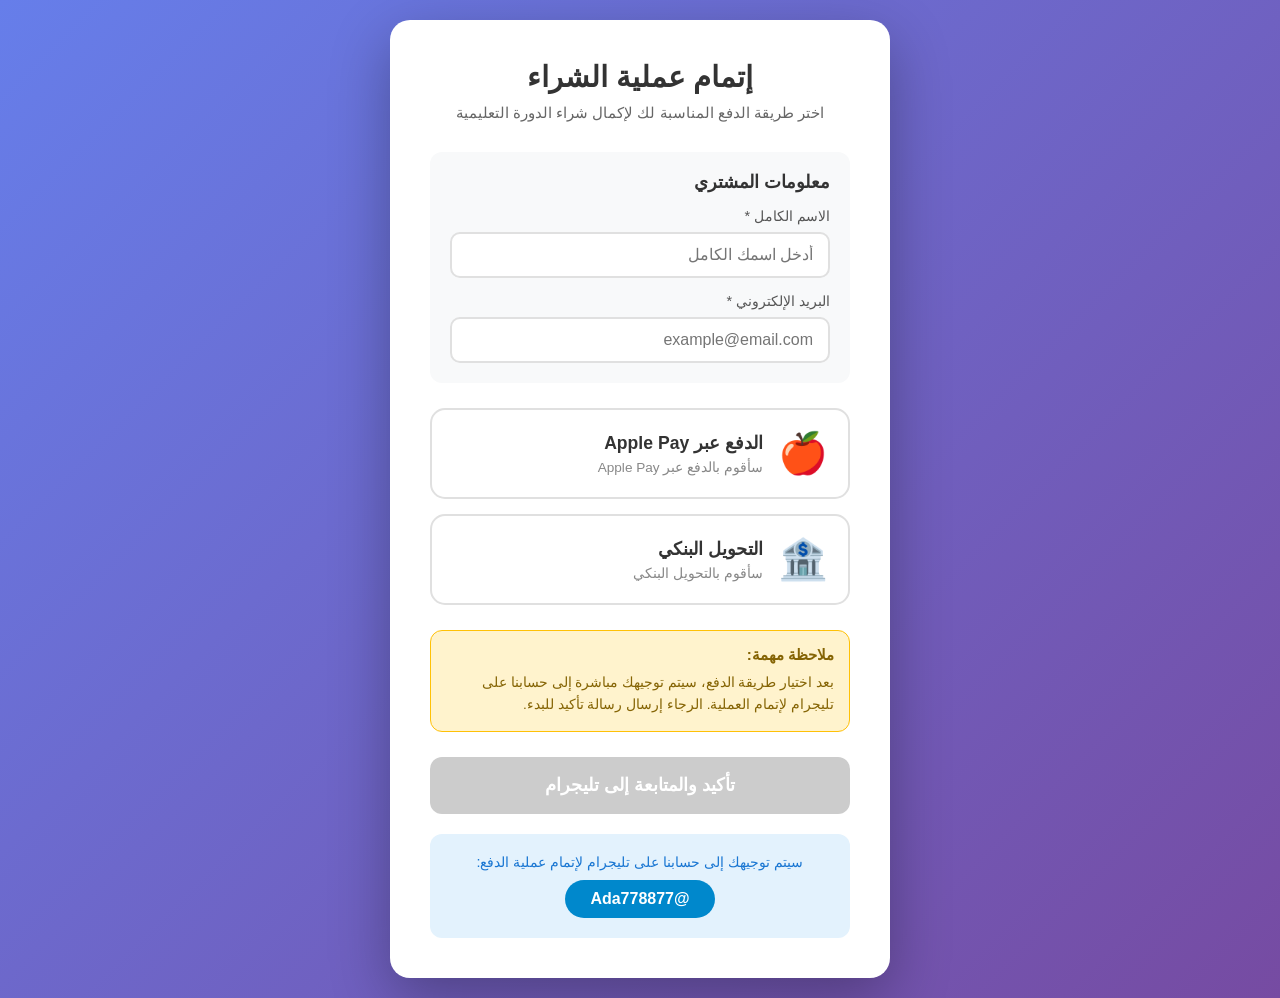
==== public/index.html @ 8bb1a3e4 "Add a checkout page that redirects users to Telegram Create a checkout page with payment options and" ====
<!DOCTYPE html>
<html lang="ar" dir="rtl">
<head>
    <meta charset="UTF-8">
    <meta name="viewport" content="width=device-width, initial-scale=1.0">
    <title>إتمام عملية الشراء</title>
    <link rel="stylesheet" href="styles.css">
</head>
<body>
    <div class="container">
        <h1>إتمام عملية الشراء</h1>
        <p class="description">اختر طريقة الدفع المناسبة لك لإكمال شراء الدورة التعليمية</p>
        
        <!-- نموذج بيانات المستخدم -->
        <div class="user-form" id="userForm">
            <h3>معلومات المشتري</h3>
            <div class="form-group">
                <label for="userName">الاسم الكامل *</label>
                <input type="text" id="userName" placeholder="أدخل اسمك الكامل" required>
            </div>
            <div class="form-group">
                <label for="userEmail">البريد الإلكتروني *</label>
                <input type="email" id="userEmail" placeholder="example@email.com" required>
            </div>
        </div>

        <div class="payment-options">
            <div class="payment-option apple-pay" data-method="apple-pay">
                <div class="payment-icon">🍎</div>
                <div class="payment-info">
                    <h3>الدفع عبر Apple Pay</h3>
                    <p>سأقوم بالدفع عبر Apple Pay</p>
                </div>
                <div class="check-mark">✓</div>
            </div>
            
            <div class="payment-option bank-transfer" data-method="bank-transfer">
                <div class="payment-icon">🏦</div>
                <div class="payment-info">
                    <h3>التحويل البنكي</h3>
                    <p>سأقوم بالتحويل البنكي</p>
                </div>
                <div class="check-mark">✓</div>
            </div>
        </div>
        
        <div class="instructions">
            <h4>ملاحظة مهمة:</h4>
            <p>بعد اختيار طريقة الدفع، سيتم توجيهك مباشرة إلى حسابنا على تليجرام لإتمام العملية. الرجاء إرسال رسالة تأكيد للبدء.</p>
        </div>
        
        <div class="loading" id="loading">
            <div class="loader"></div>
            <p>جاري التوجيه إلى تليجرام...</p>
            <p class="loading-subtext">يرجى الانتظار لحظات</p>
        </div>

        <div class="error-message" id="errorMessage"></div>
        
        <button id="confirmBtn" class="confirm-btn" disabled>تأكيد والمتابعة إلى تليجرام</button>
        
        <div class="telegram-info">
            <p>سيتم توجيهك إلى حسابنا على تليجرام لإتمام عملية الدفع:</p>
            <a href="https://t.me/Ada778877" target="_blank" class="telegram-link">@Ada778877</a>
        </div>

        <!-- قسم الطلبات المحفوظة -->
        <div class="orders-section" id="ordersSection">
            <h3>طلباتك السابقة</h3>
            <div class="orders-list" id="ordersList"></div>
        </div>
    </div>

    <script src="script.js"></script>
</body>
</html>
---- public/styles.css ----
* {
    margin: 0;
    padding: 0;
    box-sizing: border-box;
}

body {
    font-family: 'Segoe UI', Tahoma, Geneva, Verdana, sans-serif;
    background: linear-gradient(135deg, #667eea 0%, #764ba2 100%);
    min-height: 100vh;
    display: flex;
    justify-content: center;
    align-items: center;
    padding: 20px;
}

.container {
    background: white;
    border-radius: 20px;
    padding: 40px;
    max-width: 500px;
    width: 100%;
    box-shadow: 0 20px 60px rgba(0, 0, 0, 0.3);
}

h1 {
    color: #333;
    text-align: center;
    margin-bottom: 10px;
    font-size: 1.8rem;
}

.description {
    color: #666;
    text-align: center;
    margin-bottom: 30px;
    font-size: 0.95rem;
}

/* نموذج المستخدم */
.user-form {
    background: #f8f9fa;
    border-radius: 12px;
    padding: 20px;
    margin-bottom: 25px;
}

.user-form h3 {
    color: #333;
    margin-bottom: 15px;
    font-size: 1.1rem;
}

.form-group {
    margin-bottom: 15px;
}

.form-group:last-child {
    margin-bottom: 0;
}

.form-group label {
    display: block;
    color: #555;
    margin-bottom: 8px;
    font-size: 0.9rem;
    font-weight: 500;
}

.form-group input {
    width: 100%;
    padding: 12px 15px;
    border: 2px solid #e0e0e0;
    border-radius: 10px;
    font-size: 1rem;
    transition: all 0.3s ease;
    direction: rtl;
}

.form-group input:focus {
    outline: none;
    border-color: #667eea;
    box-shadow: 0 0 0 3px rgba(102, 126, 234, 0.1);
}

.form-group input.invalid {
    border-color: #e74c3c;
}

/* خيارات الدفع */
.payment-options {
    display: flex;
    flex-direction: column;
    gap: 15px;
    margin-bottom: 25px;
}

.payment-option {
    display: flex;
    align-items: center;
    padding: 20px;
    border: 2px solid #e0e0e0;
    border-radius: 15px;
    cursor: pointer;
    transition: all 0.3s ease;
    position: relative;
}

.payment-option:hover {
    border-color: #667eea;
    transform: translateY(-2px);
    box-shadow: 0 5px 20px rgba(102, 126, 234, 0.2);
}

.payment-option.selected {
    border-color: #667eea;
    background: linear-gradient(135deg, rgba(102, 126, 234, 0.1) 0%, rgba(118, 75, 162, 0.1) 100%);
}

.payment-option.selected .check-mark {
    opacity: 1;
    transform: scale(1);
}

.payment-icon {
    font-size: 2.5rem;
    margin-left: 15px;
}

.payment-info h3 {
    color: #333;
    margin-bottom: 5px;
    font-size: 1.1rem;
}

.payment-info p {
    color: #888;
    font-size: 0.85rem;
}

.check-mark {
    position: absolute;
    left: 15px;
    top: 50%;
    transform: translateY(-50%) scale(0);
    width: 30px;
    height: 30px;
    background: linear-gradient(135deg, #667eea 0%, #764ba2 100%);
    border-radius: 50%;
    display: flex;
    align-items: center;
    justify-content: center;
    color: white;
    font-weight: bold;
    opacity: 0;
    transition: all 0.3s ease;
}

/* التعليمات */
.instructions {
    background: #fff3cd;
    border: 1px solid #ffc107;
    border-radius: 12px;
    padding: 15px;
    margin-bottom: 25px;
}

.instructions h4 {
    color: #856404;
    margin-bottom: 8px;
    font-size: 0.95rem;
}

.instructions p {
    color: #856404;
    font-size: 0.85rem;
    line-height: 1.6;
}

/* التحميل */
.loading {
    display: none;
    text-align: center;
    padding: 30px;
}

.loader {
    width: 50px;
    height: 50px;
    border: 4px solid #f3f3f3;
    border-top: 4px solid #667eea;
    border-radius: 50%;
    animation: spin 1s linear infinite;
    margin: 0 auto 15px;
}

@keyframes spin {
    0% { transform: rotate(0deg); }
    100% { transform: rotate(360deg); }
}

.loading p {
    color: #667eea;
    font-weight: 600;
    font-size: 1.1rem;
}

.loading-subtext {
    color: #888 !important;
    font-weight: 400 !important;
    font-size: 0.9rem !important;
    margin-top: 5px;
}

/* رسالة الخطأ */
.error-message {
    display: none;
    background: #f8d7da;
    border: 1px solid #f5c6cb;
    border-radius: 10px;
    padding: 12px;
    margin-bottom: 15px;
    color: #721c24;
    text-align: center;
    font-size: 0.9rem;
}

.error-message.show {
    display: block;
}

/* زر التأكيد */
.confirm-btn {
    width: 100%;
    padding: 18px;
    background: linear-gradient(135deg, #667eea 0%, #764ba2 100%);
    color: white;
    border: none;
    border-radius: 12px;
    font-size: 1.1rem;
    font-weight: 600;
    cursor: pointer;
    transition: all 0.3s ease;
    margin-bottom: 20px;
}

.confirm-btn:hover:not(:disabled) {
    transform: translateY(-2px);
    box-shadow: 0 10px 30px rgba(102, 126, 234, 0.4);
}

.confirm-btn:disabled {
    background: #ccc;
    cursor: not-allowed;
    transform: none;
}

/* معلومات تليجرام */
.telegram-info {
    text-align: center;
    padding: 20px;
    background: #e3f2fd;
    border-radius: 12px;
}

.telegram-info p {
    color: #1976d2;
    margin-bottom: 10px;
    font-size: 0.9rem;
}

.telegram-link {
    display: inline-block;
    color: white;
    background: #0088cc;
    padding: 10px 25px;
    border-radius: 25px;
    text-decoration: none;
    font-weight: 600;
    transition: all 0.3s ease;
}

.telegram-link:hover {
    background: #006699;
    transform: scale(1.05);
}

/* قسم الطلبات */
.orders-section {
    display: none;
    margin-top: 30px;
    padding-top: 25px;
    border-top: 2px solid #eee;
}

.orders-section.show {
    display: block;
}

.orders-section h3 {
    color: #333;
    margin-bottom: 15px;
    font-size: 1.1rem;
}

.orders-list {
    display: flex;
    flex-direction: column;
    gap: 10px;
}

.order-item {
    background: #f8f9fa;
    border-radius: 10px;
    padding: 15px;
    border-right: 4px solid #667eea;
}

.order-item .order-header {
    display: flex;
    justify-content: space-between;
    align-items: center;
    margin-bottom: 8px;
}

.order-item .order-method {
    font-weight: 600;
    color: #333;
}

.order-item .order-status {
    font-size: 0.8rem;
    padding: 3px 10px;
    border-radius: 15px;
    background: #fff3cd;
    color: #856404;
}

.order-item .order-details {
    font-size: 0.85rem;
    color: #666;
}

.order-item .order-time {
    font-size: 0.8rem;
    color: #888;
    margin-top: 5px;
}

/* تجاوب الشاشة */
@media (max-width: 480px) {
    .container {
        padding: 25px;
    }
    
    h1 {
        font-size: 1.5rem;
    }
    
    .payment-icon {
        font-size: 2rem;
    }
    
    .confirm-btn {
        padding: 15px;
        font-size: 1rem;
    }
}
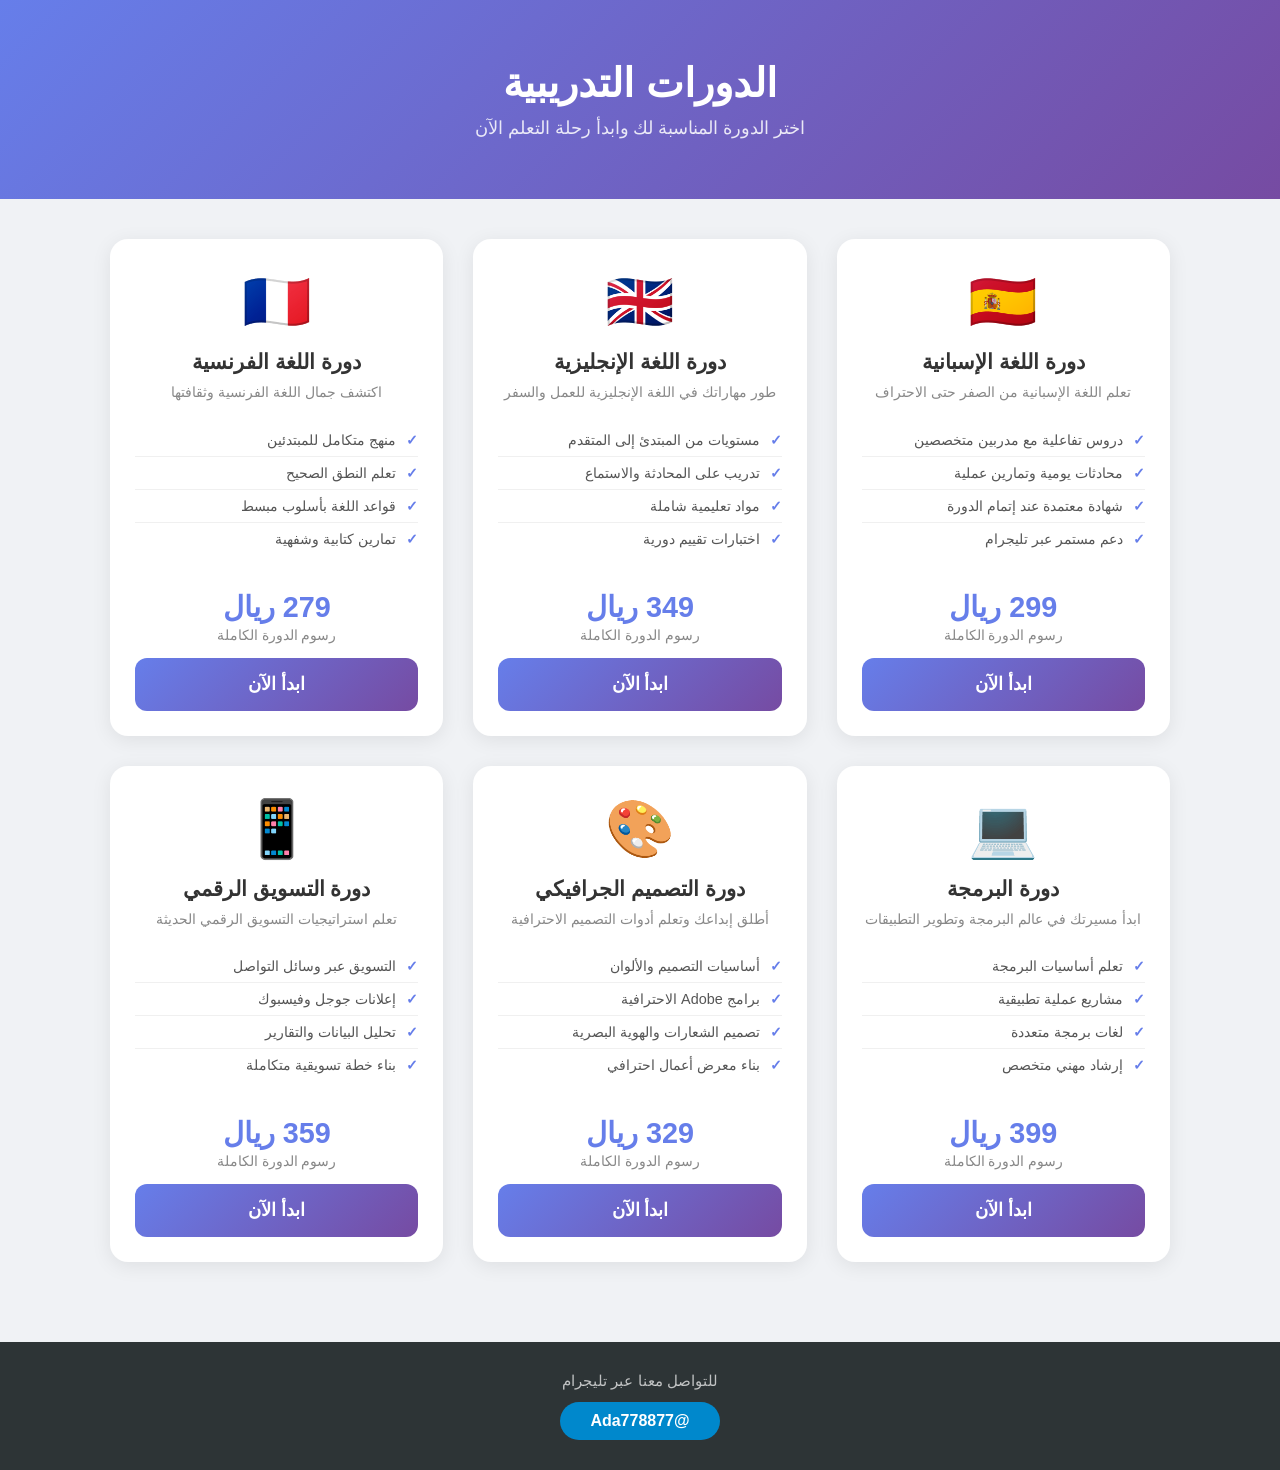
==== commit b369af66: "Add course catalog with direct Telegram enrollment links Update index.html and styles.css to display" ====
--- a/public/index.html
+++ b/public/index.html
@@ -3,74 +3,37 @@
 <head>
     <meta charset="UTF-8">
     <meta name="viewport" content="width=device-width, initial-scale=1.0">
-    <title>إتمام عملية الشراء</title>
+    <title>الدورات التدريبية</title>
     <link rel="stylesheet" href="styles.css">
 </head>
 <body>
-    <div class="container">
-        <h1>إتمام عملية الشراء</h1>
-        <p class="description">اختر طريقة الدفع المناسبة لك لإكمال شراء الدورة التعليمية</p>
-        
-        <!-- نموذج بيانات المستخدم -->
-        <div class="user-form" id="userForm">
-            <h3>معلومات المشتري</h3>
-            <div class="form-group">
-                <label for="userName">الاسم الكامل *</label>
-                <input type="text" id="userName" placeholder="أدخل اسمك الكامل" required>
-            </div>
-            <div class="form-group">
-                <label for="userEmail">البريد الإلكتروني *</label>
-                <input type="email" id="userEmail" placeholder="example@email.com" required>
-            </div>
+    <header class="site-header">
+        <div class="header-content">
+            <h1 class="site-title">الدورات التدريبية</h1>
+            <p class="site-subtitle">اختر الدورة المناسبة لك وابدأ رحلة التعلم الآن</p>
         </div>
+    </header>
 
-        <div class="payment-options">
-            <div class="payment-option apple-pay" data-method="apple-pay">
-                <div class="payment-icon">🍎</div>
-                <div class="payment-info">
-                    <h3>الدفع عبر Apple Pay</h3>
-                    <p>سأقوم بالدفع عبر Apple Pay</p>
-                </div>
-                <div class="check-mark">✓</div>
-            </div>
-            
-            <div class="payment-option bank-transfer" data-method="bank-transfer">
-                <div class="payment-icon">🏦</div>
-                <div class="payment-info">
-                    <h3>التحويل البنكي</h3>
-                    <p>سأقوم بالتحويل البنكي</p>
-                </div>
-                <div class="check-mark">✓</div>
-            </div>
+    <main class="courses-container">
+        <div class="courses-grid" id="coursesGrid">
         </div>
-        
-        <div class="instructions">
-            <h4>ملاحظة مهمة:</h4>
-            <p>بعد اختيار طريقة الدفع، سيتم توجيهك مباشرة إلى حسابنا على تليجرام لإتمام العملية. الرجاء إرسال رسالة تأكيد للبدء.</p>
-        </div>
-        
-        <div class="loading" id="loading">
+    </main>
+
+    <div class="loading-overlay" id="loadingOverlay">
+        <div class="loading-box">
             <div class="loader"></div>
             <p>جاري التوجيه إلى تليجرام...</p>
             <p class="loading-subtext">يرجى الانتظار لحظات</p>
         </div>
-
-        <div class="error-message" id="errorMessage"></div>
-        
-        <button id="confirmBtn" class="confirm-btn" disabled>تأكيد والمتابعة إلى تليجرام</button>
-        
-        <div class="telegram-info">
-            <p>سيتم توجيهك إلى حسابنا على تليجرام لإتمام عملية الدفع:</p>
-            <a href="https://t.me/Ada778877" target="_blank" class="telegram-link">@Ada778877</a>
-        </div>
-
-        <!-- قسم الطلبات المحفوظة -->
-        <div class="orders-section" id="ordersSection">
-            <h3>طلباتك السابقة</h3>
-            <div class="orders-list" id="ordersList"></div>
-        </div>
     </div>
 
-    <script src="script.js"></script>
+    <footer class="site-footer">
+        <div class="footer-content">
+            <p>للتواصل معنا عبر تليجرام</p>
+            <a href="https://t.me/Ada778877" target="_blank" class="telegram-link-footer">@Ada778877</a>
+        </div>
+    </footer>
+
+    <script src="courses.js"></script>
 </body>
 </html>
--- a/public/styles.css
+++ b/public/styles.css
@@ -6,38 +6,267 @@
 
 body {
     font-family: 'Segoe UI', Tahoma, Geneva, Verdana, sans-serif;
+    background: #f0f2f5;
+    min-height: 100vh;
+    color: #333;
+}
+
+/* الهيدر */
+.site-header {
     background: linear-gradient(135deg, #667eea 0%, #764ba2 100%);
-    min-height: 100vh;
-    display: flex;
+    padding: 60px 20px;
+    text-align: center;
+}
+
+.site-title {
+    color: white;
+    font-size: 2.5rem;
+    margin-bottom: 12px;
+}
+
+.site-subtitle {
+    color: rgba(255, 255, 255, 0.85);
+    font-size: 1.1rem;
+}
+
+/* الدورات */
+.courses-container {
+    max-width: 1100px;
+    margin: 0 auto;
+    padding: 40px 20px;
+}
+
+.courses-grid {
+    display: grid;
+    grid-template-columns: repeat(auto-fill, minmax(320px, 1fr));
+    gap: 30px;
+}
+
+.course-card {
+    background: white;
+    border-radius: 18px;
+    overflow: hidden;
+    box-shadow: 0 4px 20px rgba(0, 0, 0, 0.08);
+    transition: transform 0.3s ease, box-shadow 0.3s ease;
+    display: flex;
+    flex-direction: column;
+}
+
+.course-card:hover {
+    transform: translateY(-5px);
+    box-shadow: 0 12px 40px rgba(0, 0, 0, 0.15);
+}
+
+.course-card-header {
+    padding: 30px 25px 20px;
+    text-align: center;
+    position: relative;
+}
+
+.course-icon {
+    font-size: 3.5rem;
+    margin-bottom: 15px;
+    display: block;
+}
+
+.course-card-header h3 {
+    font-size: 1.3rem;
+    color: #333;
+    margin-bottom: 8px;
+}
+
+.course-card-header .course-subtitle {
+    font-size: 0.9rem;
+    color: #888;
+    line-height: 1.5;
+}
+
+.course-card-body {
+    padding: 0 25px 15px;
+    flex: 1;
+}
+
+.course-features {
+    list-style: none;
+    padding: 0;
+}
+
+.course-features li {
+    padding: 8px 0;
+    color: #555;
+    font-size: 0.9rem;
+    display: flex;
+    align-items: center;
+    gap: 10px;
+    border-bottom: 1px solid #f0f0f0;
+}
+
+.course-features li:last-child {
+    border-bottom: none;
+}
+
+.course-features li .feature-icon {
+    color: #667eea;
+    font-weight: bold;
+    flex-shrink: 0;
+}
+
+.course-card-footer {
+    padding: 20px 25px 25px;
+}
+
+.course-price {
+    text-align: center;
+    margin-bottom: 15px;
+}
+
+.course-price .price-value {
+    font-size: 1.8rem;
+    font-weight: 700;
+    color: #667eea;
+}
+
+.course-price .price-label {
+    font-size: 0.85rem;
+    color: #888;
+    display: block;
+    margin-top: 3px;
+}
+
+.start-btn {
+    display: block;
+    width: 100%;
+    padding: 16px;
+    background: linear-gradient(135deg, #667eea 0%, #764ba2 100%);
+    color: white;
+    border: none;
+    border-radius: 12px;
+    font-size: 1.1rem;
+    font-weight: 600;
+    cursor: pointer;
+    transition: all 0.3s ease;
+    text-align: center;
+    text-decoration: none;
+}
+
+.start-btn:hover {
+    transform: translateY(-2px);
+    box-shadow: 0 8px 25px rgba(102, 126, 234, 0.4);
+}
+
+.start-btn:active {
+    transform: translateY(0);
+}
+
+/* رسالة التحميل */
+.loading-overlay {
+    display: none;
+    position: fixed;
+    top: 0;
+    left: 0;
+    width: 100%;
+    height: 100%;
+    background: rgba(0, 0, 0, 0.6);
+    z-index: 1000;
     justify-content: center;
     align-items: center;
-    padding: 20px;
-}
-
-.container {
+}
+
+.loading-overlay.show {
+    display: flex;
+}
+
+.loading-box {
+    background: white;
+    border-radius: 20px;
+    padding: 40px 50px;
+    text-align: center;
+    box-shadow: 0 20px 60px rgba(0, 0, 0, 0.3);
+}
+
+.loader {
+    width: 50px;
+    height: 50px;
+    border: 4px solid #f3f3f3;
+    border-top: 4px solid #667eea;
+    border-radius: 50%;
+    animation: spin 1s linear infinite;
+    margin: 0 auto 20px;
+}
+
+@keyframes spin {
+    0% { transform: rotate(0deg); }
+    100% { transform: rotate(360deg); }
+}
+
+.loading-box p {
+    color: #667eea;
+    font-weight: 600;
+    font-size: 1.1rem;
+}
+
+.loading-subtext {
+    color: #888 !important;
+    font-weight: 400 !important;
+    font-size: 0.9rem !important;
+    margin-top: 5px;
+}
+
+/* الفوتر */
+.site-footer {
+    background: #2d3436;
+    padding: 30px 20px;
+    text-align: center;
+    margin-top: 40px;
+}
+
+.footer-content p {
+    color: rgba(255, 255, 255, 0.7);
+    margin-bottom: 12px;
+    font-size: 0.95rem;
+}
+
+.telegram-link-footer {
+    display: inline-block;
+    color: white;
+    background: #0088cc;
+    padding: 10px 30px;
+    border-radius: 25px;
+    text-decoration: none;
+    font-weight: 600;
+    transition: all 0.3s ease;
+}
+
+.telegram-link-footer:hover {
+    background: #006699;
+    transform: scale(1.05);
+}
+
+/* صفحة الدفع */
+.checkout-container {
     background: white;
     border-radius: 20px;
     padding: 40px;
     max-width: 500px;
     width: 100%;
-    box-shadow: 0 20px 60px rgba(0, 0, 0, 0.3);
-}
-
-h1 {
+    margin: 40px auto;
+    box-shadow: 0 20px 60px rgba(0, 0, 0, 0.15);
+}
+
+.checkout-container h2 {
     color: #333;
     text-align: center;
     margin-bottom: 10px;
     font-size: 1.8rem;
 }
 
-.description {
+.checkout-container .description {
     color: #666;
     text-align: center;
     margin-bottom: 30px;
     font-size: 0.95rem;
 }
 
-/* نموذج المستخدم */
 .user-form {
     background: #f8f9fa;
     border-radius: 12px;
@@ -87,7 +316,6 @@
     border-color: #e74c3c;
 }
 
-/* خيارات الدفع */
 .payment-options {
     display: flex;
     flex-direction: column;
@@ -156,7 +384,6 @@
     transition: all 0.3s ease;
 }
 
-/* التعليمات */
 .instructions {
     background: #fff3cd;
     border: 1px solid #ffc107;
@@ -177,42 +404,31 @@
     line-height: 1.6;
 }
 
-/* التحميل */
-.loading {
-    display: none;
-    text-align: center;
-    padding: 30px;
-}
-
-.loader {
-    width: 50px;
-    height: 50px;
-    border: 4px solid #f3f3f3;
-    border-top: 4px solid #667eea;
-    border-radius: 50%;
-    animation: spin 1s linear infinite;
-    margin: 0 auto 15px;
-}
-
-@keyframes spin {
-    0% { transform: rotate(0deg); }
-    100% { transform: rotate(360deg); }
-}
-
-.loading p {
-    color: #667eea;
+.confirm-btn {
+    width: 100%;
+    padding: 18px;
+    background: linear-gradient(135deg, #667eea 0%, #764ba2 100%);
+    color: white;
+    border: none;
+    border-radius: 12px;
+    font-size: 1.1rem;
     font-weight: 600;
-    font-size: 1.1rem;
-}
-
-.loading-subtext {
-    color: #888 !important;
-    font-weight: 400 !important;
-    font-size: 0.9rem !important;
-    margin-top: 5px;
-}
-
-/* رسالة الخطأ */
+    cursor: pointer;
+    transition: all 0.3s ease;
+    margin-bottom: 20px;
+}
+
+.confirm-btn:hover:not(:disabled) {
+    transform: translateY(-2px);
+    box-shadow: 0 10px 30px rgba(102, 126, 234, 0.4);
+}
+
+.confirm-btn:disabled {
+    background: #ccc;
+    cursor: not-allowed;
+    transform: none;
+}
+
 .error-message {
     display: none;
     background: #f8d7da;
@@ -229,33 +445,6 @@
     display: block;
 }
 
-/* زر التأكيد */
-.confirm-btn {
-    width: 100%;
-    padding: 18px;
-    background: linear-gradient(135deg, #667eea 0%, #764ba2 100%);
-    color: white;
-    border: none;
-    border-radius: 12px;
-    font-size: 1.1rem;
-    font-weight: 600;
-    cursor: pointer;
-    transition: all 0.3s ease;
-    margin-bottom: 20px;
-}
-
-.confirm-btn:hover:not(:disabled) {
-    transform: translateY(-2px);
-    box-shadow: 0 10px 30px rgba(102, 126, 234, 0.4);
-}
-
-.confirm-btn:disabled {
-    background: #ccc;
-    cursor: not-allowed;
-    transform: none;
-}
-
-/* معلومات تليجرام */
 .telegram-info {
     text-align: center;
     padding: 20px;
@@ -285,7 +474,12 @@
     transform: scale(1.05);
 }
 
-/* قسم الطلبات */
+.loading {
+    display: none;
+    text-align: center;
+    padding: 30px;
+}
+
 .orders-section {
     display: none;
     margin-top: 30px;
@@ -347,22 +541,57 @@
     margin-top: 5px;
 }
 
+.back-link {
+    display: inline-block;
+    color: #667eea;
+    text-decoration: none;
+    font-size: 0.95rem;
+    margin-bottom: 20px;
+    transition: color 0.3s ease;
+}
+
+.back-link:hover {
+    color: #764ba2;
+}
+
 /* تجاوب الشاشة */
+@media (max-width: 768px) {
+    .site-title {
+        font-size: 1.8rem;
+    }
+    
+    .site-subtitle {
+        font-size: 0.95rem;
+    }
+
+    .courses-grid {
+        grid-template-columns: 1fr;
+    }
+}
+
 @media (max-width: 480px) {
-    .container {
+    .site-header {
+        padding: 40px 15px;
+    }
+    
+    .site-title {
+        font-size: 1.5rem;
+    }
+
+    .course-card-header {
+        padding: 20px 20px 15px;
+    }
+
+    .course-card-body {
+        padding: 0 20px 10px;
+    }
+
+    .course-card-footer {
+        padding: 15px 20px 20px;
+    }
+
+    .checkout-container {
         padding: 25px;
-    }
-    
-    h1 {
-        font-size: 1.5rem;
-    }
-    
-    .payment-icon {
-        font-size: 2rem;
-    }
-    
-    .confirm-btn {
-        padding: 15px;
-        font-size: 1rem;
-    }
-}
+        margin: 20px 15px;
+    }
+}
